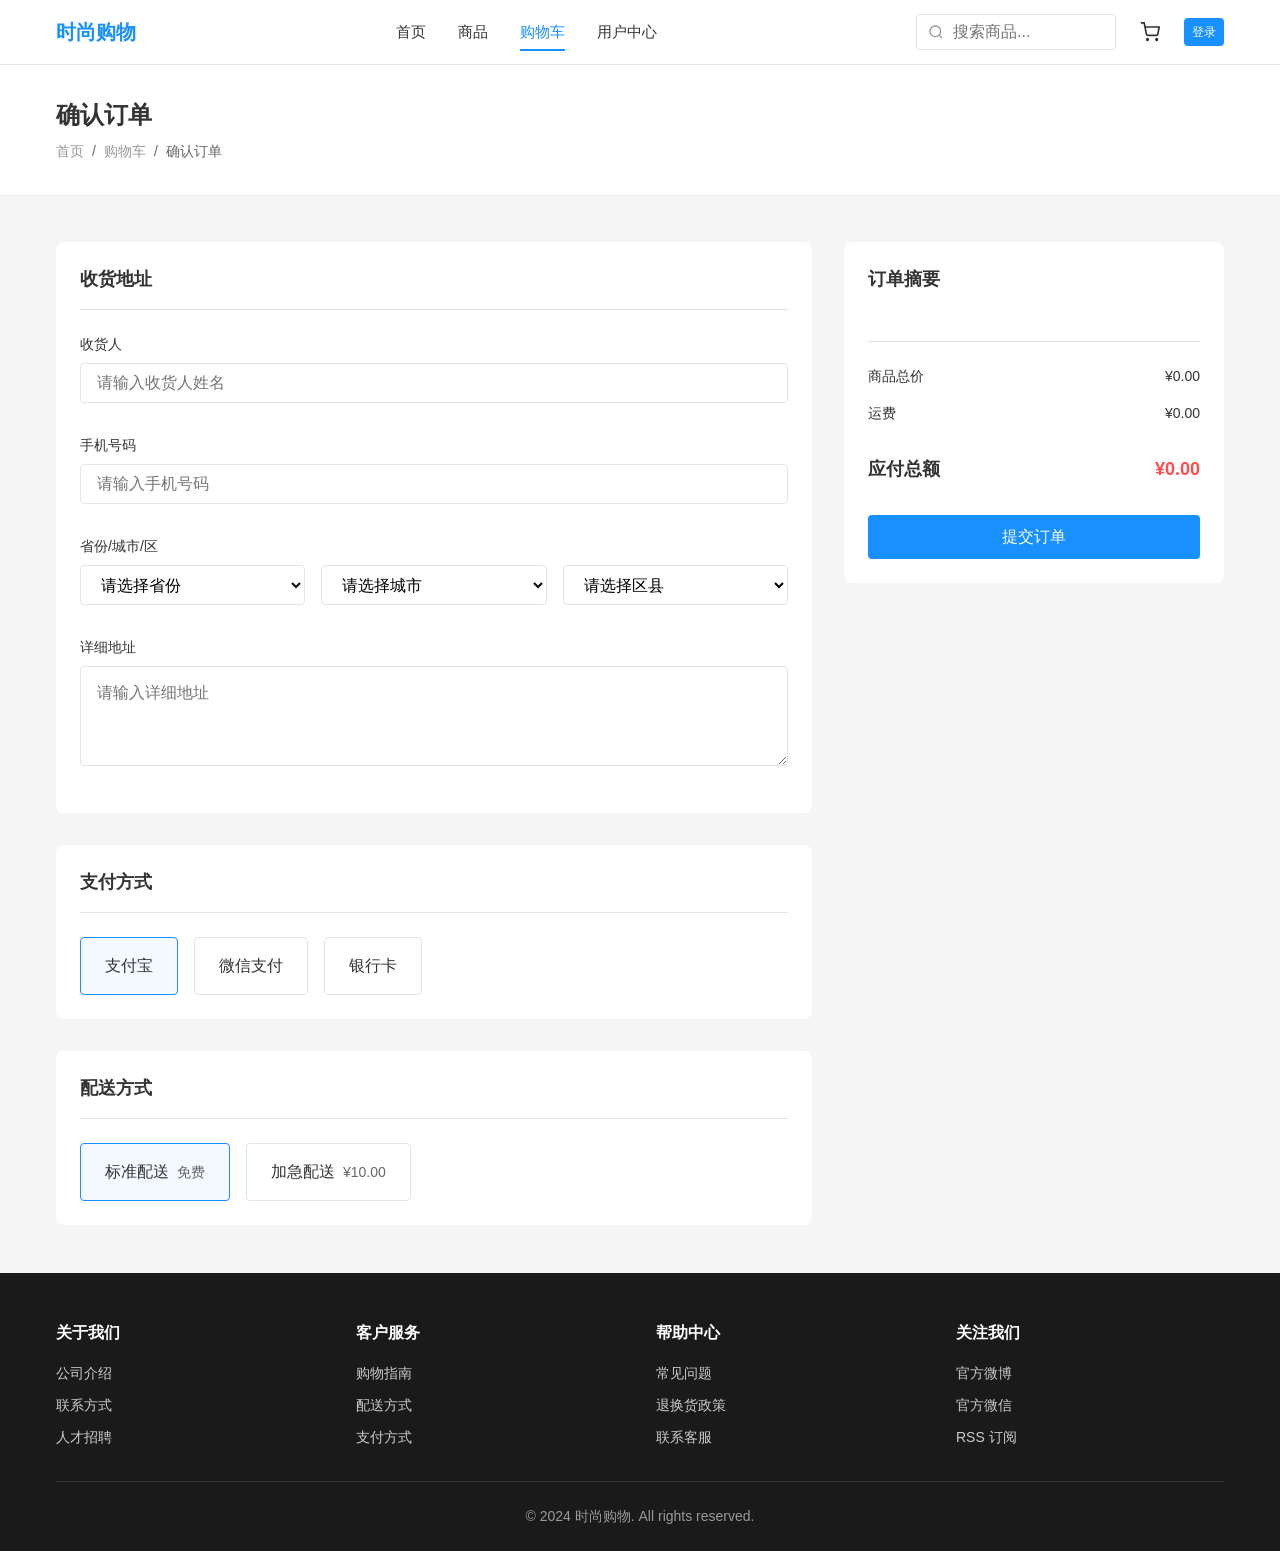
==== checkout.html @ d93994be "Initial commit" ====
<!DOCTYPE html>
<html lang="zh-CN">
<head>
    <meta charset="UTF-8">
    <meta name="viewport" content="width=device-width, initial-scale=1.0">
    <meta name="description" content="结算页面 - 确认订单信息">
    <title>结算 - 时尚购物</title>
    <link rel="stylesheet" href="css/reset.css">
    <link rel="stylesheet" href="css/common.css">
    <link rel="stylesheet" href="css/style.css">
</head>
<body>
    <div class="wrapper">
        <!-- #region 顶部导航 -->
        <header class="site-header">
            <div class="container header-inner">
                <a href="index.html" class="logo">时尚购物</a>

                <nav class="main-nav">
                    <a href="index.html">首页</a>
                    <a href="products.html">商品</a>
                    <a href="cart.html" class="active">购物车</a>
                    <a href="user.html">用户中心</a>
                </nav>

                <div class="header-actions">
                    <div class="header-search">
                        <input type="text" placeholder="搜索商品..." id="searchInput">
                    </div>

                    <a href="cart.html" class="header-icon-btn" title="购物车">
                        <svg xmlns="http://www.w3.org/2000/svg" viewBox="0 0 24 24" fill="none" stroke="currentColor" stroke-width="2">
                            <circle cx="9" cy="21" r="1"/>
                            <circle cx="20" cy="21" r="1"/>
                            <path d="M1 1h4l2.68 13.39a2 2 0 0 0 2 1.61h9.72a2 2 0 0 0 2-1.61L23 6H6"/>
                        </svg>
                        <span class="cart-count" id="cartCount">0</span>
                    </a>

                    <div class="user-menu" id="userMenu">
                        <a href="login.html" class="btn btn-primary btn-sm" id="loginBtn">登录</a>
                    </div>
                </div>
            </div>
        </header>
        <!-- #endregion -->

        <!-- 主内容区 -->
        <main class="main-content">
            <div class="page-header">
                <div class="container">
                    <h1 class="page-title">确认订单</h1>
                    <div class="page-breadcrumb">
                        <a href="index.html">首页</a>
                        <span>/</span>
                        <a href="cart.html">购物车</a>
                        <span>/</span>
                        <span>确认订单</span>
                    </div>
                </div>
            </div>

            <div class="container">
                <div class="checkout-layout">
                    <div class="checkout-main">
                        <!-- 收货地址 -->
                        <section class="checkout-section">
                            <h2 class="checkout-section-title">收货地址</h2>
                            <div class="address-form">
                                <div class="form-group">
                                    <label class="form-label">收货人</label>
                                    <input type="text" class="form-input" id="receiverName" placeholder="请输入收货人姓名">
                                </div>
                                <div class="form-group">
                                    <label class="form-label">手机号码</label>
                                    <input type="tel" class="form-input" id="receiverPhone" placeholder="请输入手机号码">
                                </div>
                                <div class="form-group">
                                    <label class="form-label">省份/城市/区</label>
                                    <div class="flex gap-md">
                                        <select class="form-input" id="province">
                                            <option value="">请选择省份</option>
                                        </select>
                                        <select class="form-input" id="city">
                                            <option value="">请选择城市</option>
                                        </select>
                                        <select class="form-input" id="district">
                                            <option value="">请选择区县</option>
                                        </select>
                                    </div>
                                </div>
                                <div class="form-group">
                                    <label class="form-label">详细地址</label>
                                    <textarea class="form-input form-textarea" id="addressDetail" placeholder="请输入详细地址"></textarea>
                                </div>
                            </div>
                        </section>

                        <!-- 支付方式 -->
                        <section class="checkout-section">
                            <h2 class="checkout-section-title">支付方式</h2>
                            <div class="payment-methods">
                                <label class="payment-method active">
                                    <input type="radio" name="payment" value="alipay" checked>
                                    <span>支付宝</span>
                                </label>
                                <label class="payment-method">
                                    <input type="radio" name="payment" value="wechat">
                                    <span>微信支付</span>
                                </label>
                                <label class="payment-method">
                                    <input type="radio" name="payment" value="card">
                                    <span>银行卡</span>
                                </label>
                            </div>
                        </section>

                        <!-- 配送方式 -->
                        <section class="checkout-section">
                            <h2 class="checkout-section-title">配送方式</h2>
                            <div class="shipping-methods">
                                <label class="shipping-method active">
                                    <input type="radio" name="shipping" value="standard" checked>
                                    <span>标准配送</span>
                                    <span class="shipping-price">免费</span>
                                </label>
                                <label class="shipping-method">
                                    <input type="radio" name="shipping" value="express">
                                    <span>加急配送</span>
                                    <span class="shipping-price">¥10.00</span>
                                </label>
                            </div>
                        </section>
                    </div>

                    <!-- 订单摘要 -->
                    <aside class="checkout-sidebar">
                        <div class="order-summary">
                            <h3 class="order-summary-title">订单摘要</h3>
                            <div class="order-items" id="orderItems">
                                <!-- 订单商品由 JS 渲染 -->
                            </div>
                            <div class="order-totals">
                                <div class="order-total-row">
                                    <span>商品总价</span>
                                    <span id="subtotal">¥0.00</span>
                                </div>
                                <div class="order-total-row">
                                    <span>运费</span>
                                    <span id="shippingFee">¥0.00</span>
                                </div>
                                <div class="order-total-row total">
                                    <span>应付总额</span>
                                    <span id="totalPrice">¥0.00</span>
                                </div>
                            </div>
                            <button class="btn btn-primary btn-lg btn-block" id="submitOrderBtn">提交订单</button>
                        </div>
                    </aside>
                </div>
            </div>
        </main>

        <!-- #region 页脚 -->
        <footer class="site-footer">
            <div class="container">
                <div class="footer-content">
                    <div class="footer-section">
                        <h4>关于我们</h4>
                        <ul>
                            <li><a href="#">公司介绍</a></li>
                            <li><a href="#">联系方式</a></li>
                            <li><a href="#">人才招聘</a></li>
                        </ul>
                    </div>
                    <div class="footer-section">
                        <h4>客户服务</h4>
                        <ul>
                            <li><a href="#">购物指南</a></li>
                            <li><a href="#">配送方式</a></li>
                            <li><a href="#">支付方式</a></li>
                        </ul>
                    </div>
                    <div class="footer-section">
                        <h4>帮助中心</h4>
                        <ul>
                            <li><a href="#">常见问题</a></li>
                            <li><a href="#">退换货政策</a></li>
                            <li><a href="#">联系客服</a></li>
                        </ul>
                    </div>
                    <div class="footer-section">
                        <h4>关注我们</h4>
                        <ul>
                            <li><a href="#">官方微博</a></li>
                            <li><a href="#">官方微信</a></li>
                            <li><a href="#">RSS 订阅</a></li>
                        </ul>
                    </div>
                </div>
                <div class="footer-bottom">
                    <p>&copy; 2024 时尚购物. All rights reserved.</p>
                </div>
            </div>
        </footer>
        <!-- #endregion -->
    </div>

    <script src="js/data.js"></script>
    <script src="js/cart.js"></script>
    <script src="js/auth.js"></script>
    <script src="js/main.js"></script>
</body>
</html>
---- css/common.css ----
/* ========== CSS Variables ========== */
:root {
    /* 主色调 */
    --color-primary: #1890ff;
    --color-primary-hover: #40a9ff;
    --color-primary-active: #096dd9;

    /* 文字颜色 */
    --color-text: #333333;
    --color-text-secondary: #666666;
    --color-text-light: #999999;

    /* 背景颜色 */
    --color-bg: #f5f5f5;
    --color-bg-white: #ffffff;
    --color-bg-dark: #1a1a1a;

    /* 边框颜色 */
    --color-border: #e5e5e5;
    --color-border-dark: #d9d9d9;

    /* 功能色 */
    --color-success: #52c41a;
    --color-warning: #faad14;
    --color-error: #ff4d4f;

    /* 间距 */
    --spacing-xs: 4px;
    --spacing-sm: 8px;
    --spacing-md: 16px;
    --spacing-lg: 24px;
    --spacing-xl: 32px;
    --spacing-xxl: 48px;

    /* 圆角 */
    --border-radius-sm: 2px;
    --border-radius: 4px;
    --border-radius-lg: 8px;
    --border-radius-xl: 12px;

    /* 阴影 */
    --shadow-sm: 0 1px 2px rgba(0, 0, 0, 0.05);
    --shadow: 0 2px 8px rgba(0, 0, 0, 0.1);
    --shadow-lg: 0 4px 16px rgba(0, 0, 0, 0.15);

    /* 过渡 */
    --transition-fast: 0.15s ease;
    --transition: 0.3s ease;

    /* 容器宽度 */
    --container-max: 1200px;
}

/* ========== Layout ========== */
.container {
    width: 100%;
    max-width: var(--container-max);
    margin: 0 auto;
    padding: 0 var(--spacing-md);
}

.wrapper {
    min-height: 100vh;
    display: flex;
    flex-direction: column;
}

.main-content {
    flex: 1;
}

/* ========== Flex Utilities ========== */
.flex { display: flex; }
.flex-col { flex-direction: column; }
.flex-wrap { flex-wrap: wrap; }
.items-start { align-items: flex-start; }
.items-center { align-items: center; }
.items-end { align-items: flex-end; }
.justify-start { justify-content: flex-start; }
.justify-center { justify-content: center; }
.justify-end { justify-content: flex-end; }
.justify-between { justify-content: space-between; }
.gap-xs { gap: var(--spacing-xs); }
.gap-sm { gap: var(--spacing-sm); }
.gap-md { gap: var(--spacing-md); }
.gap-lg { gap: var(--spacing-lg); }
.gap-xl { gap: var(--spacing-xl); }

/* ========== Site Header ========== */
.site-header {
    background: var(--color-bg-white);
    border-bottom: 1px solid var(--color-border);
    position: sticky;
    top: 0;
    z-index: 100;
}

.header-inner {
    display: flex;
    align-items: center;
    justify-content: space-between;
    height: 64px;
}

.logo {
    font-size: 20px;
    font-weight: 700;
    color: var(--color-primary);
}

.main-nav {
    display: flex;
    gap: var(--spacing-xl);
}

.main-nav a {
    color: var(--color-text);
    font-size: 15px;
    padding: var(--spacing-sm) 0;
    position: relative;
    transition: color var(--transition-fast);
}

.main-nav a::after {
    content: '';
    position: absolute;
    bottom: 0;
    left: 0;
    width: 0;
    height: 2px;
    background: var(--color-primary);
    transition: width var(--transition-fast);
}

.main-nav a:hover,
.main-nav a.active {
    color: var(--color-primary);
}

.main-nav a:hover::after,
.main-nav a.active::after {
    width: 100%;
}

.header-actions {
    display: flex;
    align-items: center;
    gap: var(--spacing-md);
}

.header-search {
    position: relative;
}

.header-search input {
    width: 200px;
    height: 36px;
    padding: 0 var(--spacing-md);
    padding-left: 36px;
    border: 1px solid var(--color-border);
    border-radius: var(--border-radius);
    transition: border-color var(--transition-fast), width var(--transition);
}

.header-search input:focus {
    border-color: var(--color-primary);
    width: 280px;
}

.header-search::before {
    content: '';
    position: absolute;
    left: 12px;
    top: 50%;
    transform: translateY(-50%);
    width: 16px;
    height: 16px;
    background: url("data:image/svg+xml,%3Csvg xmlns='http://www.w3.org/2000/svg' viewBox='0 0 24 24' fill='none' stroke='%23999999' stroke-width='2'%3E%3Ccircle cx='11' cy='11' r='8'/%3E%3Cline x1='21' y1='21' x2='16.65' y2='16.65'/%3E%3C/svg%3E") center/contain no-repeat;
}

.header-icon-btn {
    position: relative;
    width: 36px;
    height: 36px;
    display: flex;
    align-items: center;
    justify-content: center;
    border-radius: var(--border-radius);
    transition: background var(--transition-fast);
}

.header-icon-btn:hover {
    background: var(--color-bg);
}

.header-icon-btn svg {
    width: 20px;
    height: 20px;
    stroke: var(--color-text);
}

.cart-count {
    position: absolute;
    top: 2px;
    right: 2px;
    min-width: 16px;
    height: 16px;
    padding: 0 4px;
    background: var(--color-error);
    color: white;
    font-size: 10px;
    font-weight: 600;
    border-radius: 8px;
    display: flex;
    align-items: center;
    justify-content: center;
}

.user-menu {
    position: relative;
}

.user-avatar {
    width: 36px;
    height: 36px;
    border-radius: 50%;
    background: var(--color-primary);
    color: white;
    display: flex;
    align-items: center;
    justify-content: center;
    font-size: 14px;
    font-weight: 600;
    cursor: pointer;
}

.user-dropdown {
    position: absolute;
    top: calc(100% + 8px);
    right: 0;
    width: 160px;
    background: var(--color-bg-white);
    border: 1px solid var(--color-border);
    border-radius: var(--border-radius);
    box-shadow: var(--shadow-lg);
    opacity: 0;
    visibility: hidden;
    transform: translateY(-8px);
    transition: all var(--transition-fast);
}

.user-menu:hover .user-dropdown {
    opacity: 1;
    visibility: visible;
    transform: translateY(0);
}

.user-dropdown a {
    display: block;
    padding: var(--spacing-sm) var(--spacing-md);
    color: var(--color-text);
    font-size: 14px;
    transition: background var(--transition-fast);
}

.user-dropdown a:hover {
    background: var(--color-bg);
    color: var(--color-primary);
}

/* ========== Site Footer ========== */
.site-footer {
    background: var(--color-bg-dark);
    color: #cccccc;
    padding: var(--spacing-xxl) 0 var(--spacing-lg);
    margin-top: auto;
}

.footer-content {
    display: grid;
    grid-template-columns: repeat(4, 1fr);
    gap: var(--spacing-xl);
    margin-bottom: var(--spacing-xl);
}

.footer-section h4 {
    color: white;
    font-size: 16px;
    font-weight: 600;
    margin-bottom: var(--spacing-md);
}

.footer-section ul {
    display: flex;
    flex-direction: column;
    gap: var(--spacing-sm);
}

.footer-section a {
    color: #cccccc;
    font-size: 14px;
    transition: color var(--transition-fast);
}

.footer-section a:hover {
    color: white;
}

.footer-bottom {
    padding-top: var(--spacing-lg);
    border-top: 1px solid rgba(255, 255, 255, 0.1);
    text-align: center;
    font-size: 14px;
    color: #999999;
}

/* ========== Buttons ========== */
.btn {
    display: inline-flex;
    align-items: center;
    justify-content: center;
    gap: var(--spacing-xs);
    height: 36px;
    padding: 0 var(--spacing-md);
    font-size: 14px;
    font-weight: 500;
    border-radius: var(--border-radius);
    transition: all var(--transition-fast);
    white-space: nowrap;
}

.btn-primary {
    background: var(--color-primary);
    color: white;
}

.btn-primary:hover {
    background: var(--color-primary-hover);
}

.btn-primary:active {
    background: var(--color-primary-active);
}

.btn-outline {
    border: 1px solid var(--color-border);
    color: var(--color-text);
    background: white;
}

.btn-outline:hover {
    border-color: var(--color-primary);
    color: var(--color-primary);
}

.btn-text {
    color: var(--color-primary);
    padding: 0 var(--spacing-sm);
}

.btn-text:hover {
    color: var(--color-primary-hover);
}

.btn-lg {
    height: 44px;
    padding: 0 var(--spacing-lg);
    font-size: 16px;
}

.btn-sm {
    height: 28px;
    padding: 0 var(--spacing-sm);
    font-size: 12px;
}

.btn-block {
    width: 100%;
}

.btn:disabled {
    opacity: 0.5;
    cursor: not-allowed;
}

/* ========== Cards ========== */
.card {
    background: var(--color-bg-white);
    border-radius: var(--border-radius-lg);
    box-shadow: var(--shadow-sm);
    overflow: hidden;
}

.card:hover {
    box-shadow: var(--shadow);
}

/* ========== Forms ========== */
.form-group {
    margin-bottom: var(--spacing-md);
}

.form-label {
    display: block;
    margin-bottom: var(--spacing-sm);
    font-size: 14px;
    font-weight: 500;
    color: var(--color-text);
}

.form-input {
    width: 100%;
    height: 40px;
    padding: 0 var(--spacing-md);
    border: 1px solid var(--color-border);
    border-radius: var(--border-radius);
    transition: border-color var(--transition-fast);
}

.form-input:focus {
    border-color: var(--color-primary);
}

.form-input.error {
    border-color: var(--color-error);
}

.form-error {
    margin-top: var(--spacing-xs);
    font-size: 12px;
    color: var(--color-error);
}

.form-textarea {
    min-height: 100px;
    padding: var(--spacing-md);
    resize: vertical;
}

/* ========== Badge ========== */
.badge {
    display: inline-flex;
    align-items: center;
    height: 20px;
    padding: 0 6px;
    font-size: 12px;
    font-weight: 500;
    border-radius: var(--border-radius-sm);
}

.badge-primary {
    background: rgba(24, 144, 255, 0.1);
    color: var(--color-primary);
}

.badge-success {
    background: rgba(82, 196, 26, 0.1);
    color: var(--color-success);
}

.badge-warning {
    background: rgba(250, 173, 20, 0.1);
    color: var(--color-warning);
}

.badge-error {
    background: rgba(255, 77, 79, 0.1);
    color: var(--color-error);
}

/* ========== Page Title ========== */
.page-header {
    padding: var(--spacing-xl) 0;
    background: var(--color-bg-white);
    margin-bottom: var(--spacing-lg);
}

.page-title {
    font-size: 24px;
    font-weight: 600;
    color: var(--color-text);
}

.page-breadcrumb {
    display: flex;
    align-items: center;
    gap: var(--spacing-sm);
    margin-top: var(--spacing-sm);
    font-size: 14px;
    color: var(--color-text-light);
}

.page-breadcrumb a:hover {
    color: var(--color-primary);
}

.page-breadcrumb span {
    color: var(--color-text-secondary);
}

/* ========== Empty State ========== */
.empty-state {
    text-align: center;
    padding: var(--spacing-xxl);
}

.empty-state svg {
    width: 80px;
    height: 80px;
    margin: 0 auto var(--spacing-md);
    stroke: var(--color-text-light);
}

.empty-state h3 {
    font-size: 18px;
    font-weight: 600;
    margin-bottom: var(--spacing-sm);
}

.empty-state p {
    color: var(--color-text-secondary);
    margin-bottom: var(--spacing-lg);
}

/* ========== Loading ========== */
.loading {
    display: flex;
    align-items: center;
    justify-content: center;
    padding: var(--spacing-xxl);
}

.spinner {
    width: 32px;
    height: 32px;
    border: 3px solid var(--color-border);
    border-top-color: var(--color-primary);
    border-radius: 50%;
    animation: spin 0.8s linear infinite;
}

@keyframes spin {
    to { transform: rotate(360deg); }
}

/* ========== Responsive ========== */
@media (max-width: 575px) {
    .main-nav {
        display: none;
    }

    .header-search input {
        width: 140px;
    }

    .header-search input:focus {
        width: 160px;
    }

    .footer-content {
        grid-template-columns: repeat(2, 1fr);
    }
}

@media (min-width: 576px) and (max-width: 767px) {
    .footer-content {
        grid-template-columns: repeat(2, 1fr);
    }
}
---- css/style.css ----
/* ========== 页面特定样式 ========== */

/* ========== Toast 提示 ========== */
.toast {
    position: fixed;
    top: 80px;
    left: 50%;
    transform: translateX(-50%) translateY(-20px);
    padding: 12px 24px;
    background: rgba(0, 0, 0, 0.8);
    color: white;
    font-size: 14px;
    border-radius: var(--border-radius);
    opacity: 0;
    transition: all 0.3s ease;
    z-index: 9999;
}

.toast.show {
    opacity: 1;
    transform: translateX(-50%) translateY(0);
}

/* ========== Section Title ========== */
.section-title {
    font-size: 24px;
    font-weight: 600;
    color: var(--color-text);
    margin-bottom: var(--spacing-lg);
    text-align: center;
}

/* ========== Hero Section ========== */
.hero {
    background: linear-gradient(135deg, #667eea 0%, #764ba2 100%);
    color: white;
    padding: 80px 0;
}

.hero .carousel {
    position: relative;
    overflow: hidden;
}

.hero .carousel-inner {
    display: flex;
    transition: transform 0.5s ease;
}

.hero .carousel-item {
    min-width: 100%;
    padding: 60px 0;
}

.hero .carousel-item h2 {
    font-size: 42px;
    font-weight: 700;
    margin-bottom: var(--spacing-md);
}

.hero .carousel-item p {
    font-size: 20px;
    margin-bottom: var(--spacing-lg);
    opacity: 0.9;
}

.hero .carousel-prev,
.hero .carousel-next {
    position: absolute;
    top: 50%;
    transform: translateY(-50%);
    width: 48px;
    height: 48px;
    background: rgba(255, 255, 255, 0.2);
    color: white;
    border: none;
    border-radius: 50%;
    font-size: 20px;
    cursor: pointer;
    transition: background 0.3s;
}

.hero .carousel-prev:hover,
.hero .carousel-next:hover {
    background: rgba(255, 255, 255, 0.3);
}

.hero .carousel-prev { left: 20px; }
.hero .carousel-next { right: 20px; }

.hero .carousel-indicators {
    position: absolute;
    bottom: 20px;
    left: 50%;
    transform: translateX(-50%);
    display: flex;
    gap: var(--spacing-sm);
}

.hero .carousel-indicators button {
    width: 12px;
    height: 12px;
    background: rgba(255, 255, 255, 0.4);
    border: none;
    border-radius: 50%;
    cursor: pointer;
    transition: background 0.3s;
}

.hero .carousel-indicators button.active {
    background: white;
}

/* ========== Featured Products ========== */
.featured-products {
    padding: var(--spacing-xxl) 0;
}

.featured-products .section-title {
    text-align: left;
}

/* ========== Brand Section ========== */
.brand-section {
    padding: var(--spacing-xxl) 0;
    background: var(--color-bg-white);
}

.brand-grid {
    display: grid;
    grid-template-columns: repeat(4, 1fr);
    gap: var(--spacing-lg);
}

.brand-item {
    height: 120px;
    display: flex;
    align-items: center;
    justify-content: center;
    background: var(--color-bg);
    border-radius: var(--border-radius-lg);
    font-size: 18px;
    font-weight: 600;
    color: var(--color-text);
    transition: all 0.3s;
}

.brand-item:hover {
    background: var(--color-primary);
    color: white;
    transform: translateY(-4px);
}

/* ========== Product List ========== */
.products-layout {
    display: grid;
    grid-template-columns: 220px 1fr;
    gap: var(--spacing-xl);
    padding: var(--spacing-lg) 0;
}

.products-sidebar {
    background: var(--color-bg-white);
    border-radius: var(--border-radius-lg);
    padding: var(--spacing-lg);
    height: fit-content;
    position: sticky;
    top: 80px;
}

.filter-title {
    font-size: 16px;
    font-weight: 600;
    margin-bottom: var(--spacing-md);
    padding-bottom: var(--spacing-sm);
    border-bottom: 1px solid var(--color-border);
}

.filter-list {
    display: flex;
    flex-direction: column;
    gap: var(--spacing-sm);
}

.filter-list a {
    display: block;
    padding: var(--spacing-sm);
    color: var(--color-text-secondary);
    border-radius: var(--border-radius);
    transition: all 0.2s;
}

.filter-list a:hover,
.filter-list a.active {
    background: rgba(24, 144, 255, 0.1);
    color: var(--color-primary);
}

.products-toolbar {
    display: flex;
    justify-content: space-between;
    align-items: center;
    margin-bottom: var(--spacing-lg);
    padding: var(--spacing-md);
    background: var(--color-bg-white);
    border-radius: var(--border-radius);
}

.products-result {
    color: var(--color-text-secondary);
}

.products-sort select {
    padding: var(--spacing-sm) var(--spacing-md);
    border: 1px solid var(--color-border);
    border-radius: var(--border-radius);
    background: white;
}

/* ========== Product Card ========== */
.product-list {
    display: grid;
    grid-template-columns: repeat(4, 1fr);
    gap: var(--spacing-lg);
}

.product-card {
    background: var(--color-bg-white);
    border-radius: var(--border-radius-lg);
    overflow: hidden;
    transition: box-shadow 0.3s, transform 0.3s;
}

.product-card:hover {
    box-shadow: var(--shadow-lg);
    transform: translateY(-4px);
}

.product-image {
    position: relative;
    display: block;
    aspect-ratio: 1;
    overflow: hidden;
}

.product-image img {
    width: 100%;
    height: 100%;
    object-fit: cover;
    transition: transform 0.3s;
}

.product-card:hover .product-image img {
    transform: scale(1.05);
}

.product-discount {
    position: absolute;
    top: 10px;
    right: 10px;
    padding: 4px 8px;
    background: var(--color-error);
    color: white;
    font-size: 12px;
    font-weight: 600;
    border-radius: var(--border-radius-sm);
}

.product-tag {
    position: absolute;
    top: 10px;
    left: 10px;
    padding: 4px 8px;
    background: var(--color-primary);
    color: white;
    font-size: 12px;
    border-radius: var(--border-radius-sm);
}

.product-info {
    padding: var(--spacing-md);
}

.product-name {
    font-size: 14px;
    font-weight: 500;
    margin-bottom: var(--spacing-sm);
    overflow: hidden;
    text-overflow: ellipsis;
    white-space: nowrap;
}

.product-name a {
    color: var(--color-text);
}

.product-name a:hover {
    color: var(--color-primary);
}

.product-price {
    display: flex;
    align-items: center;
    gap: var(--spacing-sm);
    margin-bottom: var(--spacing-sm);
}

.price-current {
    font-size: 18px;
    font-weight: 700;
    color: var(--color-error);
}

.price-original {
    font-size: 12px;
    color: var(--color-text-light);
    text-decoration: line-through;
}

.product-meta {
    display: flex;
    justify-content: space-between;
    font-size: 12px;
    color: var(--color-text-secondary);
    margin-bottom: var(--spacing-md);
}

.product-rating {
    color: #faad14;
}

.product-card .btn-add-cart {
    width: 100%;
}

/* ========== Product Detail ========== */
.product-detail {
    padding: var(--spacing-lg) 0 var(--spacing-xxl);
}

.product-detail-grid {
    display: grid;
    grid-template-columns: 1fr 1fr;
    gap: var(--spacing-xxl);
}

.product-gallery {
    position: sticky;
    top: 80px;
}

.gallery-main {
    width: 100%;
    aspect-ratio: 1;
    background: var(--color-bg-white);
    border-radius: var(--border-radius-lg);
    overflow: hidden;
    margin-bottom: var(--spacing-md);
}

.gallery-main img {
    width: 100%;
    height: 100%;
    object-fit: cover;
}

.gallery-thumbs {
    display: flex;
    gap: var(--spacing-sm);
}

.gallery-thumbs li {
    width: 80px;
    height: 80px;
    padding: 4px;
    border: 2px solid transparent;
    border-radius: var(--border-radius);
    cursor: pointer;
    overflow: hidden;
}

.gallery-thumbs li.active {
    border-color: var(--color-primary);
}

.gallery-thumbs img {
    width: 100%;
    height: 100%;
    object-fit: cover;
}

.product-detail-name {
    font-size: 24px;
    font-weight: 600;
    margin-bottom: var(--spacing-md);
}

.product-detail-desc {
    color: var(--color-text-secondary);
    margin-bottom: var(--spacing-lg);
    line-height: 1.6;
}

.product-detail-price {
    display: flex;
    align-items: center;
    gap: var(--spacing-md);
    margin-bottom: var(--spacing-lg);
    padding: var(--spacing-md);
    background: var(--color-bg);
    border-radius: var(--border-radius);
}

.product-detail-price .price-current {
    font-size: 28px;
}

.product-detail-meta {
    display: flex;
    gap: var(--spacing-lg);
    color: var(--color-text-secondary);
    font-size: 14px;
    margin-bottom: var(--spacing-lg);
}

.product-options {
    margin-bottom: var(--spacing-xl);
}

.option-group {
    margin-bottom: var(--spacing-lg);
}

.option-label {
    display: block;
    font-size: 14px;
    font-weight: 500;
    margin-bottom: var(--spacing-sm);
}

.option-buttons {
    display: flex;
    flex-wrap: wrap;
    gap: var(--spacing-sm);
}

.option-btn {
    min-width: 48px;
    height: 36px;
    padding: 0 var(--spacing-md);
    border: 1px solid var(--color-border);
    border-radius: var(--border-radius);
    background: white;
    cursor: pointer;
    transition: all 0.2s;
}

.option-btn:hover {
    border-color: var(--color-primary);
}

.option-btn.active {
    border-color: var(--color-primary);
    background: rgba(24, 144, 255, 0.1);
    color: var(--color-primary);
}

.quantity-input {
    display: flex;
    align-items: center;
    width: fit-content;
    border: 1px solid var(--color-border);
    border-radius: var(--border-radius);
}

.qty-btn {
    width: 36px;
    height: 36px;
    border: none;
    background: none;
    font-size: 18px;
    cursor: pointer;
}

.qty-btn:hover {
    background: var(--color-bg);
}

.quantity-input input {
    width: 60px;
    height: 36px;
    text-align: center;
    border: none;
    border-left: 1px solid var(--color-border);
    border-right: 1px solid var(--color-border);
}

.product-detail-actions {
    display: flex;
    gap: var(--spacing-md);
}

.product-detail-actions .btn {
    flex: 1;
}

/* ========== Cart ========== */
.cart-layout {
    display: grid;
    grid-template-columns: 1fr 320px;
    gap: var(--spacing-xl);
    padding: var(--spacing-lg) 0 var(--spacing-xxl);
}

.cart-list {
    background: var(--color-bg-white);
    border-radius: var(--border-radius-lg);
    padding: var(--spacing-lg);
}

.cart-header {
    display: grid;
    grid-template-columns: 40px 2fr 100px 120px 100px;
    gap: var(--spacing-md);
    padding: var(--spacing-md) 0;
    border-bottom: 1px solid var(--color-border);
    font-size: 14px;
    color: var(--color-text-secondary);
}

.cart-items {
    display: flex;
    flex-direction: column;
}

.cart-item {
    display: grid;
    grid-template-columns: 40px 2fr 100px 120px 100px;
    gap: var(--spacing-md);
    padding: var(--spacing-lg) 0;
    border-bottom: 1px solid var(--color-border);
    align-items: center;
}

.cart-item-info {
    display: flex;
    gap: var(--spacing-md);
}

.cart-item-info img {
    width: 80px;
    height: 80px;
    object-fit: cover;
    border-radius: var(--border-radius);
}

.cart-item-info a {
    font-weight: 500;
    color: var(--color-text);
}

.cart-item-info a:hover {
    color: var(--color-primary);
}

.cart-item-options {
    font-size: 12px;
    color: var(--color-text-secondary);
    margin-top: var(--spacing-xs);
}

.cart-item-price {
    font-weight: 500;
}

.cart-item-quantity {
    display: flex;
    align-items: center;
    border: 1px solid var(--color-border);
    border-radius: var(--border-radius);
    width: fit-content;
}

.cart-item-quantity .qty-btn {
    width: 28px;
    height: 28px;
    font-size: 14px;
}

.cart-item-quantity .qty-value {
    width: 40px;
    height: 28px;
    text-align: center;
    border: none;
    border-left: 1px solid var(--color-border);
    border-right: 1px solid var(--color-border);
}

.cart-item-subtotal {
    font-weight: 600;
    color: var(--color-error);
}

.cart-item-remove {
    color: var(--color-text-secondary);
}

.cart-item-remove:hover {
    color: var(--color-error);
}

.cart-summary {
    background: var(--color-bg-white);
    border-radius: var(--border-radius-lg);
    padding: var(--spacing-lg);
    height: fit-content;
    position: sticky;
    top: 80px;
}

.cart-summary-row {
    display: flex;
    justify-content: space-between;
    padding: var(--spacing-sm) 0;
    font-size: 14px;
}

.cart-summary-row.total {
    font-size: 18px;
    font-weight: 600;
    border-top: 1px solid var(--color-border);
    padding-top: var(--spacing-md);
    margin-top: var(--spacing-sm);
}

.cart-summary-row.total span:last-child {
    color: var(--color-error);
}

.cart-summary .btn {
    margin-top: var(--spacing-md);
}

/* ========== Checkout ========== */
.checkout-layout {
    display: grid;
    grid-template-columns: 1fr 380px;
    gap: var(--spacing-xl);
    padding: var(--spacing-lg) 0 var(--spacing-xxl);
}

.checkout-main {
    display: flex;
    flex-direction: column;
    gap: var(--spacing-xl);
}

.checkout-section {
    background: var(--color-bg-white);
    border-radius: var(--border-radius-lg);
    padding: var(--spacing-lg);
}

.checkout-section-title {
    font-size: 18px;
    font-weight: 600;
    margin-bottom: var(--spacing-lg);
    padding-bottom: var(--spacing-md);
    border-bottom: 1px solid var(--color-border);
}

.address-form {
    display: grid;
    gap: var(--spacing-md);
}

.payment-methods,
.shipping-methods {
    display: flex;
    flex-wrap: wrap;
    gap: var(--spacing-md);
}

.payment-method,
.shipping-method {
    display: flex;
    align-items: center;
    gap: var(--spacing-sm);
    padding: var(--spacing-md) var(--spacing-lg);
    border: 1px solid var(--color-border);
    border-radius: var(--border-radius);
    cursor: pointer;
    transition: all 0.2s;
}

.payment-method:hover,
.shipping-method:hover {
    border-color: var(--color-primary);
}

.payment-method.active,
.shipping-method.active {
    border-color: var(--color-primary);
    background: rgba(24, 144, 255, 0.05);
}

.payment-method input,
.shipping-method input {
    display: none;
}

.shipping-price {
    color: var(--color-text-secondary);
    font-size: 14px;
}

.checkout-sidebar {
    height: fit-content;
    position: sticky;
    top: 80px;
}

.order-summary {
    background: var(--color-bg-white);
    border-radius: var(--border-radius-lg);
    padding: var(--spacing-lg);
}

.order-summary-title {
    font-size: 18px;
    font-weight: 600;
    margin-bottom: var(--spacing-lg);
}

.order-items {
    max-height: 300px;
    overflow-y: auto;
    margin-bottom: var(--spacing-lg);
}

.order-item {
    display: grid;
    grid-template-columns: 60px 1fr auto auto;
    gap: var(--spacing-md);
    padding: var(--spacing-sm) 0;
    align-items: center;
}

.order-item img {
    width: 60px;
    height: 60px;
    object-fit: cover;
    border-radius: var(--border-radius);
}

.order-item-info {
    display: flex;
    flex-direction: column;
}

.order-item-name {
    font-size: 14px;
    font-weight: 500;
    overflow: hidden;
    text-overflow: ellipsis;
    white-space: nowrap;
}

.order-item-options {
    font-size: 12px;
    color: var(--color-text-secondary);
}

.order-item-price {
    font-size: 14px;
}

.order-item-qty {
    color: var(--color-text-secondary);
    font-size: 14px;
}

.order-totals {
    border-top: 1px solid var(--color-border);
    padding-top: var(--spacing-md);
}

.order-total-row {
    display: flex;
    justify-content: space-between;
    padding: var(--spacing-sm) 0;
    font-size: 14px;
}

.order-total-row.total {
    font-size: 18px;
    font-weight: 600;
    padding-top: var(--spacing-md);
    margin-top: var(--spacing-sm);
}

.order-total-row.total span:last-child {
    color: var(--color-error);
}

.order-summary .btn {
    margin-top: var(--spacing-lg);
}

/* ========== Auth ========== */
.auth-container {
    display: flex;
    justify-content: center;
    padding: var(--spacing-xxl) 0;
}

.auth-box {
    width: 100%;
    max-width: 400px;
    background: var(--color-bg-white);
    border-radius: var(--border-radius-lg);
    padding: var(--spacing-xl);
}

.auth-title {
    font-size: 24px;
    font-weight: 600;
    text-align: center;
    margin-bottom: var(--spacing-xl);
}

.checkbox-label {
    font-size: 14px;
    color: var(--color-text-secondary);
}

.checkbox-label a {
    color: var(--color-primary);
}

.auth-footer {
    text-align: center;
    margin-top: var(--spacing-lg);
    padding-top: var(--spacing-lg);
    border-top: 1px solid var(--color-border);
    font-size: 14px;
    color: var(--color-text-secondary);
}

.auth-footer a {
    color: var(--color-primary);
}

/* ========== User Dashboard ========== */
.user-layout {
    padding: var(--spacing-lg) 0 var(--spacing-xxl);
}

.user-dashboard {
    display: grid;
    grid-template-columns: 240px 1fr;
    gap: var(--spacing-xl);
}

.user-sidebar {
    background: var(--color-bg-white);
    border-radius: var(--border-radius-lg);
    padding: var(--spacing-lg);
    height: fit-content;
}

.user-info {
    text-align: center;
    padding-bottom: var(--spacing-lg);
    border-bottom: 1px solid var(--color-border);
    margin-bottom: var(--spacing-lg);
}

.user-avatar-lg {
    width: 72px;
    height: 72px;
    border-radius: 50%;
    background: var(--color-primary);
    color: white;
    display: flex;
    align-items: center;
    justify-content: center;
    font-size: 28px;
    font-weight: 600;
    margin: 0 auto var(--spacing-sm);
}

.user-name {
    font-size: 18px;
    font-weight: 600;
}

.user-nav {
    display: flex;
    flex-direction: column;
    gap: var(--spacing-xs);
}

.user-nav-item {
    display: flex;
    align-items: center;
    gap: var(--spacing-sm);
    padding: var(--spacing-sm) var(--spacing-md);
    color: var(--color-text);
    border-radius: var(--border-radius);
    transition: all 0.2s;
}

.user-nav-item:hover {
    background: var(--color-bg);
    color: var(--color-primary);
}

.user-nav-item.active {
    background: rgba(24, 144, 255, 0.1);
    color: var(--color-primary);
}

.user-nav-item svg {
    width: 18px;
    height: 18px;
}

.user-section {
    background: var(--color-bg-white);
    border-radius: var(--border-radius-lg);
    padding: var(--spacing-lg);
}

.user-section-title {
    font-size: 18px;
    font-weight: 600;
    margin-bottom: var(--spacing-lg);
    padding-bottom: var(--spacing-md);
    border-bottom: 1px solid var(--color-border);
}

.order-tabs {
    display: flex;
    gap: var(--spacing-md);
    margin-bottom: var(--spacing-lg);
}

.order-tab {
    padding: var(--spacing-sm) var(--spacing-md);
    color: var(--color-text-secondary);
    border-radius: var(--border-radius);
    transition: all 0.2s;
}

.order-tab:hover {
    color: var(--color-primary);
}

.order-tab.active {
    background: rgba(24, 144, 255, 0.1);
    color: var(--color-primary);
}

.order-card {
    border: 1px solid var(--color-border);
    border-radius: var(--border-radius);
    margin-bottom: var(--spacing-md);
    overflow: hidden;
}

.order-card-header {
    display: flex;
    justify-content: space-between;
    align-items: center;
    padding: var(--spacing-md);
    background: var(--color-bg);
    font-size: 14px;
}

.order-card-items {
    padding: var(--spacing-md);
}

.order-product {
    display: grid;
    grid-template-columns: 60px 1fr auto auto;
    gap: var(--spacing-md);
    padding: var(--spacing-sm) 0;
    align-items: center;
}

.order-product img {
    width: 60px;
    height: 60px;
    object-fit: cover;
    border-radius: var(--border-radius);
}

.order-product-name {
    font-size: 14px;
    overflow: hidden;
    text-overflow: ellipsis;
    white-space: nowrap;
}

.order-product-price {
    font-size: 14px;
}

.order-product-qty {
    color: var(--color-text-secondary);
    font-size: 14px;
}

.order-card-footer {
    display: flex;
    justify-content: flex-end;
    align-items: center;
    gap: var(--spacing-md);
    padding: var(--spacing-md);
    border-top: 1px solid var(--color-border);
}

.order-total {
    font-size: 16px;
    font-weight: 600;
}

.address-list {
    display: grid;
    gap: var(--spacing-md);
    margin-bottom: var(--spacing-lg);
}

.address-item {
    padding: var(--spacing-lg);
    border: 1px solid var(--color-border);
    border-radius: var(--border-radius);
}

.settings-form {
    max-width: 400px;
}

/* ========== Responsive ========== */
@media (max-width: 1199px) {
    .product-list {
        grid-template-columns: repeat(3, 1fr);
    }
}

@media (max-width: 991px) {
    .checkout-layout {
        grid-template-columns: 1fr;
    }

    .checkout-sidebar {
        position: static;
    }

    .user-dashboard {
        grid-template-columns: 1fr;
    }

    .user-sidebar {
        display: none;
    }
}

@media (max-width: 767px) {
    .products-layout {
        grid-template-columns: 1fr;
    }

    .products-sidebar {
        position: static;
    }

    .product-list {
        grid-template-columns: repeat(2, 1fr);
    }

    .product-detail-grid {
        grid-template-columns: 1fr;
    }

    .product-gallery {
        position: static;
    }

    .cart-layout {
        grid-template-columns: 1fr;
    }

    .cart-summary {
        position: static;
    }

    .cart-header {
        display: none;
    }

    .cart-item {
        grid-template-columns: 40px 1fr;
        gap: var(--spacing-sm);
    }

    .cart-item-price,
    .cart-item-quantity,
    .cart-item-subtotal {
        grid-column: 2;
    }

    .cart-item-remove {
        position: absolute;
        right: 0;
        top: var(--spacing-lg);
    }

    .brand-grid {
        grid-template-columns: repeat(2, 1fr);
    }

    .hero .carousel-item h2 {
        font-size: 28px;
    }

    .hero .carousel-item p {
        font-size: 16px;
    }
}

@media (max-width: 575px) {
    .product-list {
        grid-template-columns: 1fr;
    }

    .product-card {
        display: flex;
        flex-direction: row;
    }

    .product-image {
        width: 120px;
        aspect-ratio: 1;
    }

    .product-info {
        flex: 1;
    }

    .hero {
        padding: 40px 0;
    }

    .hero .carousel-item h2 {
        font-size: 24px;
    }
}
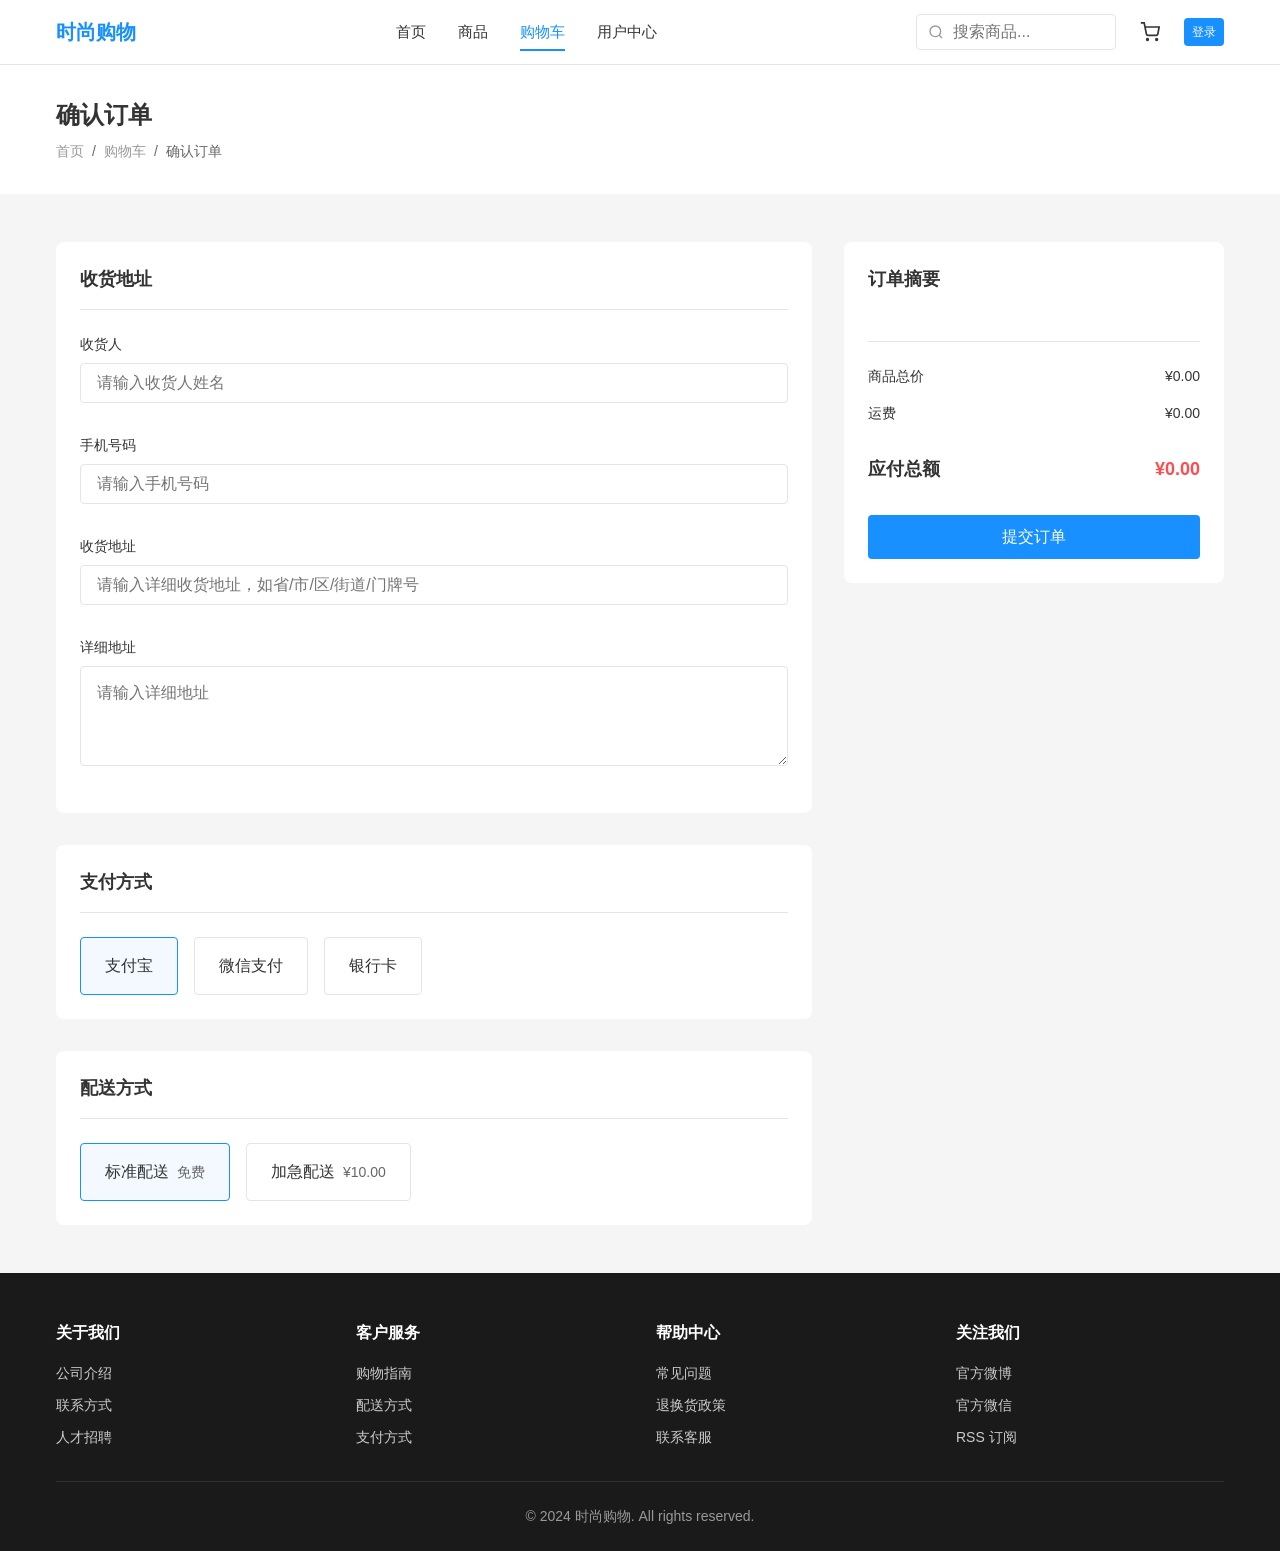
==== commit 90c99d3a: "Merge 8350a7203a5c5d3d90e1f06771daea13bf3ac27a into d01a9bd814f84134bb08731a78ba1512753be4d0" ====
--- a/checkout.html
+++ b/checkout.html
@@ -76,18 +76,8 @@
                                     <input type="tel" class="form-input" id="receiverPhone" placeholder="请输入手机号码">
                                 </div>
                                 <div class="form-group">
-                                    <label class="form-label">省份/城市/区</label>
-                                    <div class="flex gap-md">
-                                        <select class="form-input" id="province">
-                                            <option value="">请选择省份</option>
-                                        </select>
-                                        <select class="form-input" id="city">
-                                            <option value="">请选择城市</option>
-                                        </select>
-                                        <select class="form-input" id="district">
-                                            <option value="">请选择区县</option>
-                                        </select>
-                                    </div>
+                                    <label class="form-label">收货地址</label>
+                                    <input type="text" class="form-input" id="receiverAddress" placeholder="请输入详细收货地址，如省/市/区/街道/门牌号">
                                 </div>
                                 <div class="form-group">
                                     <label class="form-label">详细地址</label>
